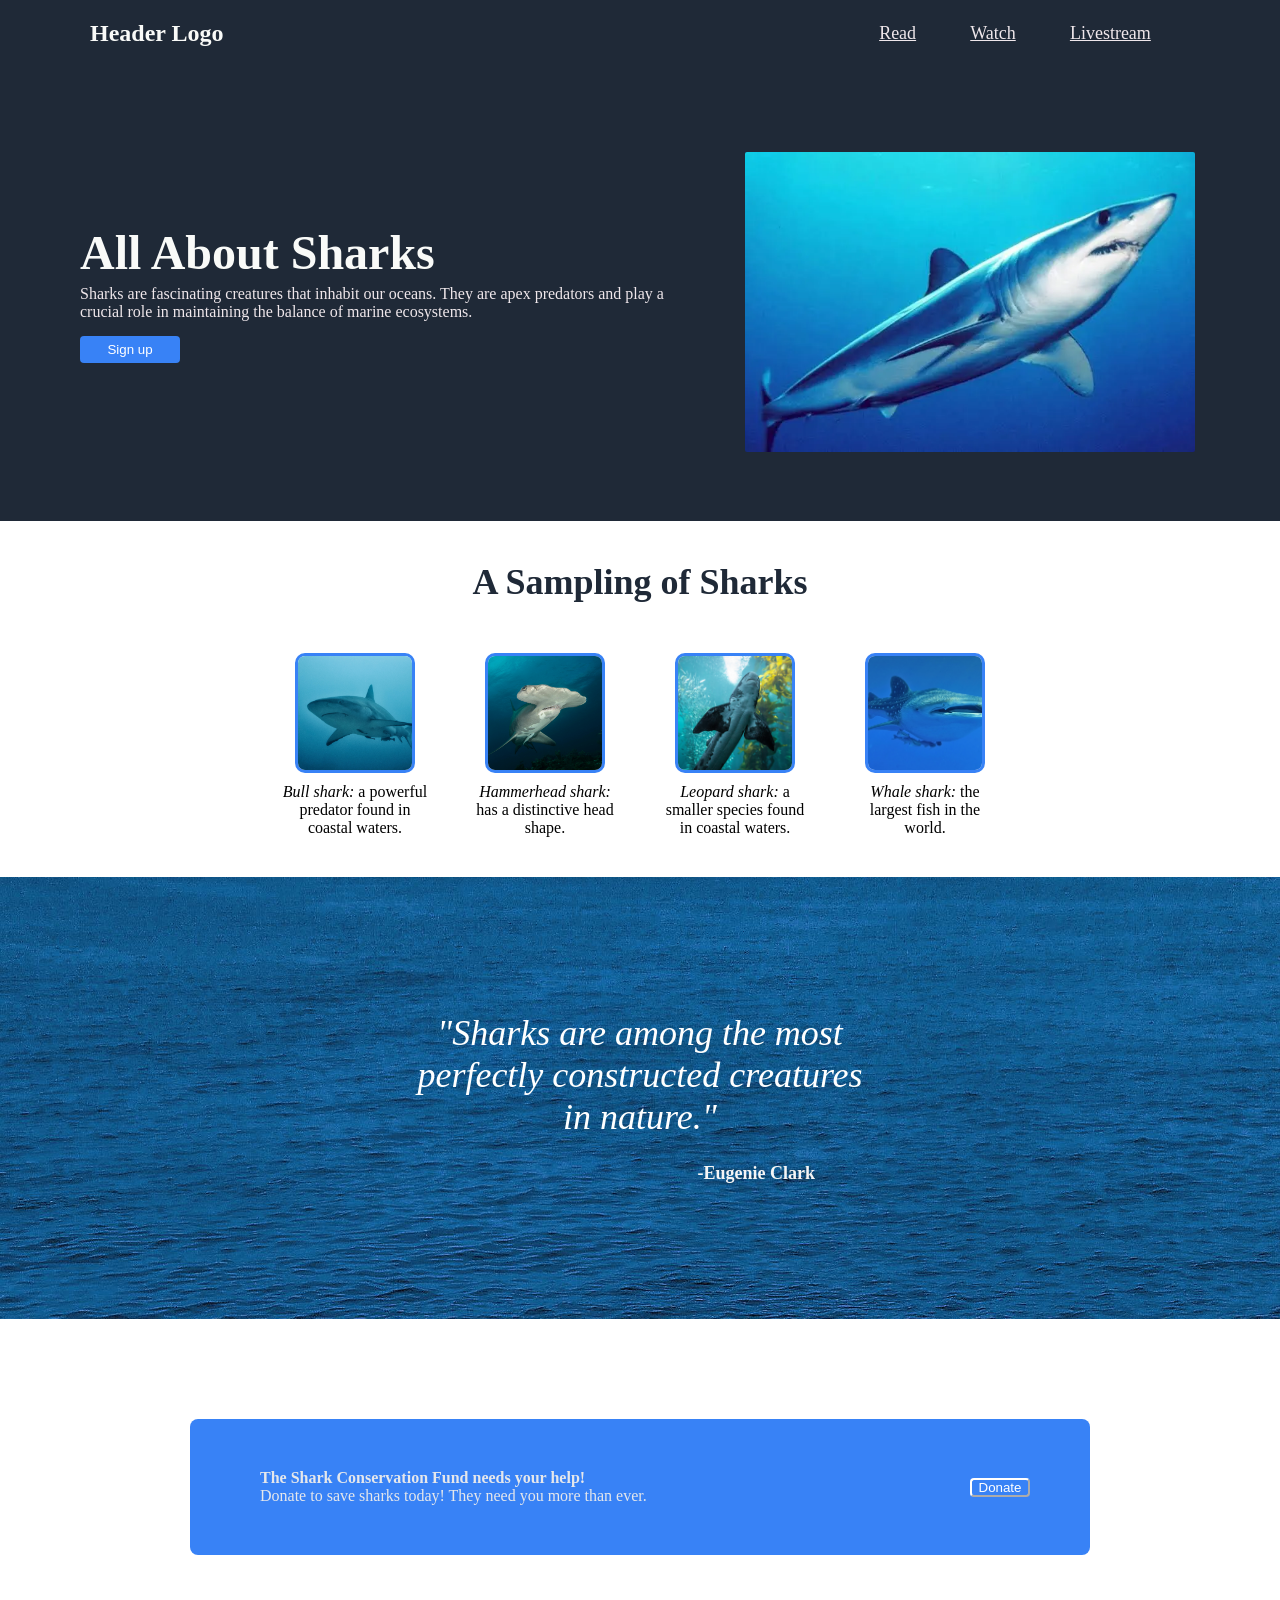
==== index.html @ a2611e66 "Change .html file name to index.html" ====
<!DOCTYPE html>
<html lang="en">
<head>
    <meta charset="UTF-8">
    <meta name="viewport" content="width=device-width, initial-scale=1.0">
    <link rel="stylesheet" href="style.css">
    <title>Website</title>
</head>
<body>

<header>
  <div class="container header-inner">

    <div class="logo">
      <h2 class="hlogo">Header Logo</h2>
    </div>

    <nav>
      <ul class="navlist">
        <li><a href="#">Read</a></li>
        <li><a href="#">Watch</a></li>
        <li><a href="#">Livestream</a></li>
      </ul>
    </nav>

  </div>
</header>
    
    <main>
        <div class ="mainsection">
            <div class="maintext">
                <h1 class="awesome">All About Sharks</h1>
                <p>Sharks are fascinating creatures that inhabit our oceans. They are apex predators and play a crucial role in maintaining the balance of marine ecosystems.</p>
                <button class="signup">Sign up</button>
            </div>
            <div class="mainpic">
                <img src="shark.jpg" alt ="A shark" class="shark">
            </div>
        </div>
        </div>
    </main>

    <section class="info">
  <h2>A Sampling of Sharks</h2>

  <div class="boxes">

    <div class="item">
      <div class="picbox">
        <img src="bull.jpg" alt="A shark">
      </div>
      <p class="subtext"><em>Bull shark:</em> a powerful predator found in coastal waters.</p>
    </div>

    <div class="item">
      <div class="picbox">
        <img src="hammerhead.jpg" alt="A shark">
      </div>
      <p class="subtext"><em>Hammerhead shark:</em> has a distinctive head shape.</p>
    </div>

    <div class="item">
      <div class="picbox">
        <img src="leopard.jpg" alt="A shark">
      </div>
      <p class="subtext"><em>Leopard shark:</em> a smaller species found in coastal waters.</p>
    </div>

    <div class="item">
      <div class="picbox">
        <img src="whaleshark.jpg" alt="A shark">
      </div>
      <p class="subtext"><em>Whale shark:</em> the largest fish in the world.</p>
    </div>

  </div>
</section>

    <section class="quote">
        <div class="quotesection">
        <h3>"Sharks are among the most perfectly constructed creatures in nature."</h3>
        <p>-Eugenie Clark</p>
    </div>
    </section>

    <section>
        <div class="cta">
            <div class="ctatext">
              <h4>The Shark Conservation Fund needs your help!</h4>
              <p>Donate to save sharks today! They need you more than ever.</p>
            </div>
            <div class="ctabutton">
              <button class="signup2" href="https://www.sharkconservationfund.org/">Donate</button></a>
            </div>
        </div>
        </div>
    </section>

</body>
</html>
---- style.css ----
* {
    box-sizing: border-box;
    margin: 0;
    padding: 0;
}

.container {
  max-width: 1100px;
  margin: auto;
}

body{
    font-family: Roboto;
}

.hlogo {
    color: #f9faf8;
    font-size: 24px;
    font-weight: 900;
    white-space: nowrap;
}

header{
    background-color:#1f2937;
}

.header-inner{
    display:flex;
    justify-content:space-between;
    align-items:center;
    padding:20px 0;
}

main {
    background-color: #1f2937;
    display: flex;
    flex-direction: column;
    gap: 10px;
    padding: 60px 20px;
}

nav ul{
    display:flex;
    list-style:none;
    gap:15px;
    white-space: nowrap;
}

.awesome {
    color: #f9faf8; 
    font-weight: 900;
    font-size: 48px;
}

nav a{
    color: #efe7eb;
    font-size: 18px;
}
    

button.signup{ 
    background-color: #3882f6;
    width: 100px;
    border-radius: 4px;
    border: none;
    color: white;
    padding: 6px;
}

button.signup2 {
    background-color: #3882f6;
    width: 60px;
    border-color: white;
    border-width: 2px;
    border-radius: 4px;
    color: white;
}


.info h2{
    text-align:center;
    font-size: 36px;
    color:#1f2937;
    font-weight: 900;
    margin: 40px 0 10px 0;
}

.boxes{
    display:flex;
    justify-content:center;
    gap:40px;
     padding: 40px;
}

.item{
    display:flex;
    flex-direction:column;
    align-items:center;
    text-align:center;
    width:150px;
}

.picbox{
    width:120px;
    height:120px;
    border:3px solid #3882f6;
    border-radius:10px;
    overflow:hidden;
    margin: 0 0 10px 0;
}

.picbox img{
    width:100%;
    height:100%;
    object-fit:cover;
}


.mainsection{
    display:flex;
    align-items:center;
    justify-content:center;
    gap:60px;
}

.mainsection p{
    color: #efe7eb;
    padding: 15px 0px;
}

.maintext {
    display: flex;
    flex-direction: column;
    max-width: 600px;
}

.maintext h1{
    margin: 0 0 -10px 0;
}

.mainpic{ 
    margin: 20px 0 0 0;
    padding: 5px;
}

.shark {
      max-height: 300px;
      max-width: 1000px;
      object-fit: cover;
      border-radius: 2px;
}

.quote{
    background-color: #e5e7eb;
    background-image: url('ocean.jpg');
    background-size: cover;
    padding: 100px;
}

.quote h3{ 
    text-align: center;
    font-size: 36px;
    color: white;
    font-weight: 300;
    margin: 35px 300px 0 300px;
    max-width: 100%;
    display: block;
    font-style: italic;
}

.quote p{
    text-align: right;
    font-size: 18px;
    color: whitesmoke;
    font-weight: 900;
    margin: 25px 365px 35px 0;
}

.ctasection{
    max-width: 150px;
}

.cta{
    display:flex;
    justify-content:space-between;
    align-items:center;

    max-width:900px;
    margin:100px auto;
    padding:40px 60px;

    background:#3882f6;
    border-radius:8px;
}

.ctatext {
    display: flex;
    flex-direction: column;
    color: #e5e7eb;
    margin: 10px;
}

.ctabutton{
    justify-content: center;
    margin: 0 0 0 20px;
}

.logo {
    display: flex;
    align-items: center;
    gap: 10px;
}


.navlist {
    color: white;
    display: flex;
    justify-content: space-evenly;
    width: 350px;
}
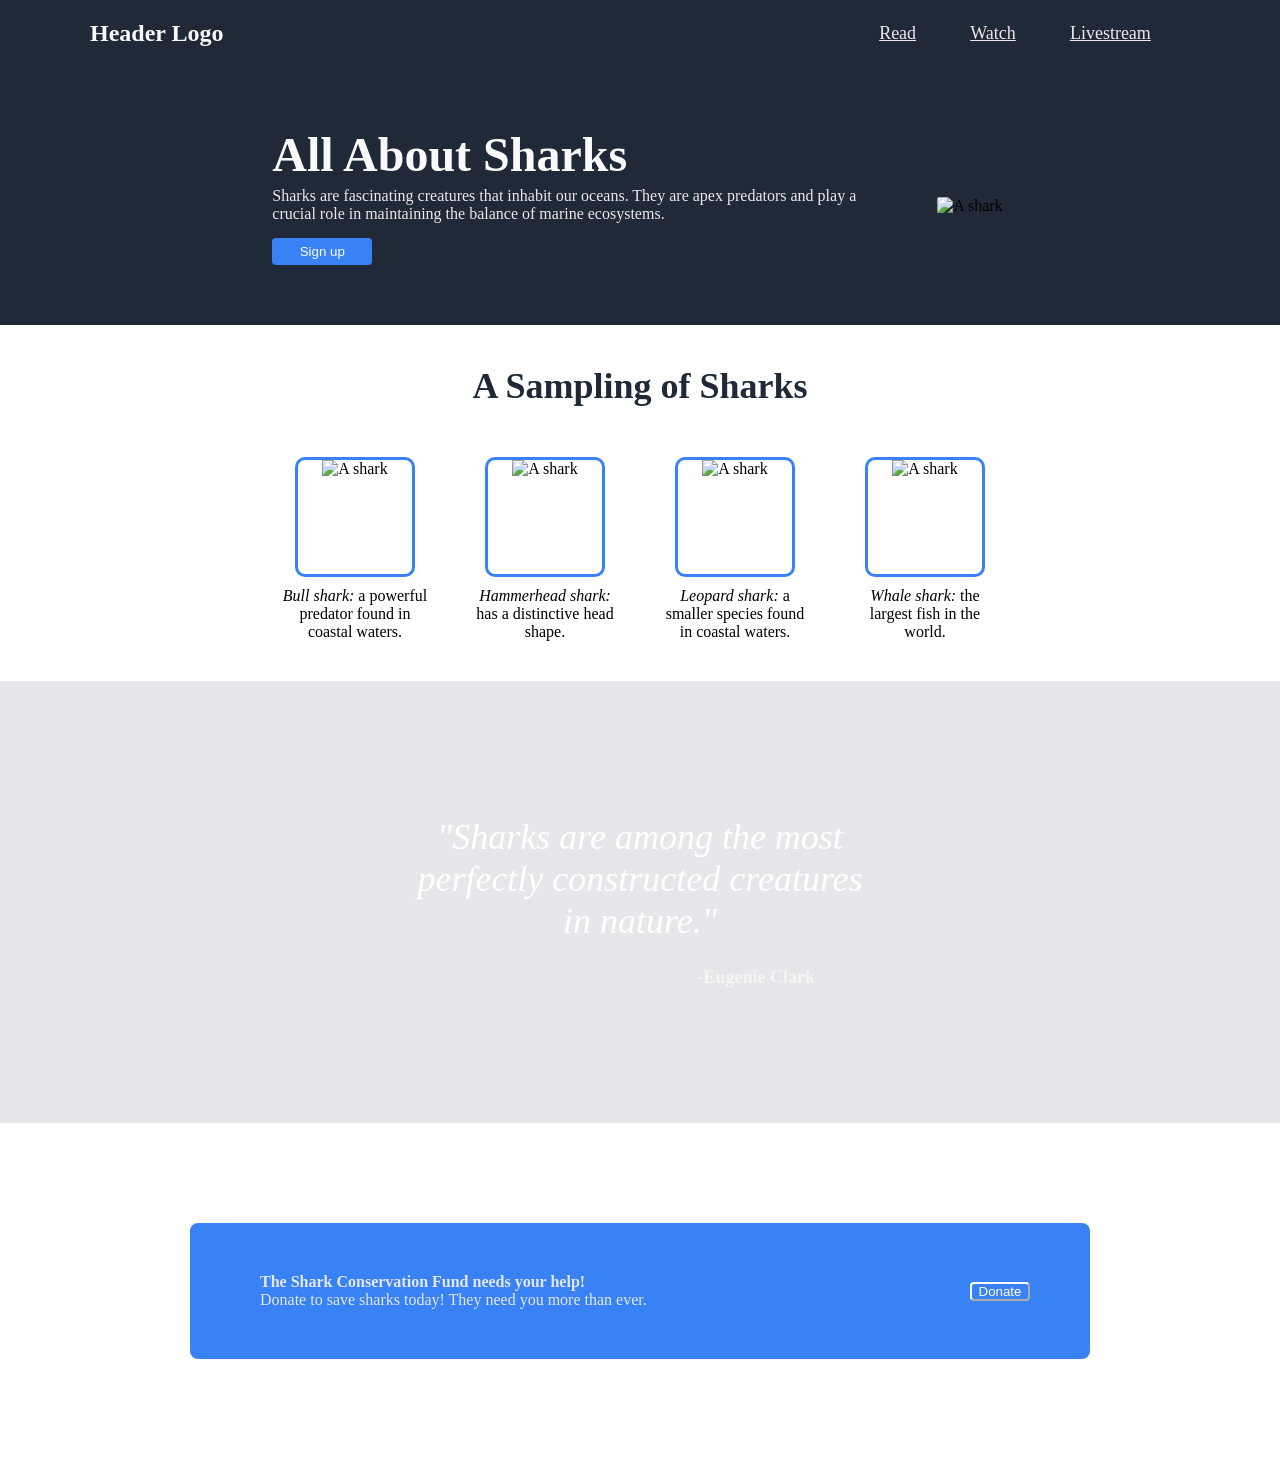
==== commit 0bafefe8: "Move all images to a new folder called "images" and update the index.html and style.css files to ref" ====
--- a/index.html
+++ b/index.html
@@ -34,7 +34,7 @@
                 <button class="signup">Sign up</button>
             </div>
             <div class="mainpic">
-                <img src="shark.jpg" alt ="A shark" class="shark">
+                <img src="images/shark.jpg" alt ="A shark" class="shark">
             </div>
         </div>
         </div>
@@ -47,28 +47,28 @@
 
     <div class="item">
       <div class="picbox">
-        <img src="bull.jpg" alt="A shark">
+        <img src="images/bull.jpg" alt="A shark">
       </div>
       <p class="subtext"><em>Bull shark:</em> a powerful predator found in coastal waters.</p>
     </div>
 
     <div class="item">
       <div class="picbox">
-        <img src="hammerhead.jpg" alt="A shark">
+        <img src="images/hammerhead.jpg" alt="A shark">
       </div>
       <p class="subtext"><em>Hammerhead shark:</em> has a distinctive head shape.</p>
     </div>
 
     <div class="item">
       <div class="picbox">
-        <img src="leopard.jpg" alt="A shark">
+        <img src="images/leopard.jpg" alt="A shark">
       </div>
       <p class="subtext"><em>Leopard shark:</em> a smaller species found in coastal waters.</p>
     </div>
 
     <div class="item">
       <div class="picbox">
-        <img src="whaleshark.jpg" alt="A shark">
+        <img src="images/whaleshark.jpg" alt="A shark">
       </div>
       <p class="subtext"><em>Whale shark:</em> the largest fish in the world.</p>
     </div>
--- a/style.css
+++ b/style.css
@@ -152,7 +152,7 @@
 
 .quote{
     background-color: #e5e7eb;
-    background-image: url('ocean.jpg');
+    background-image: url('images/ocean.jpg');
     background-size: cover;
     padding: 100px;
 }
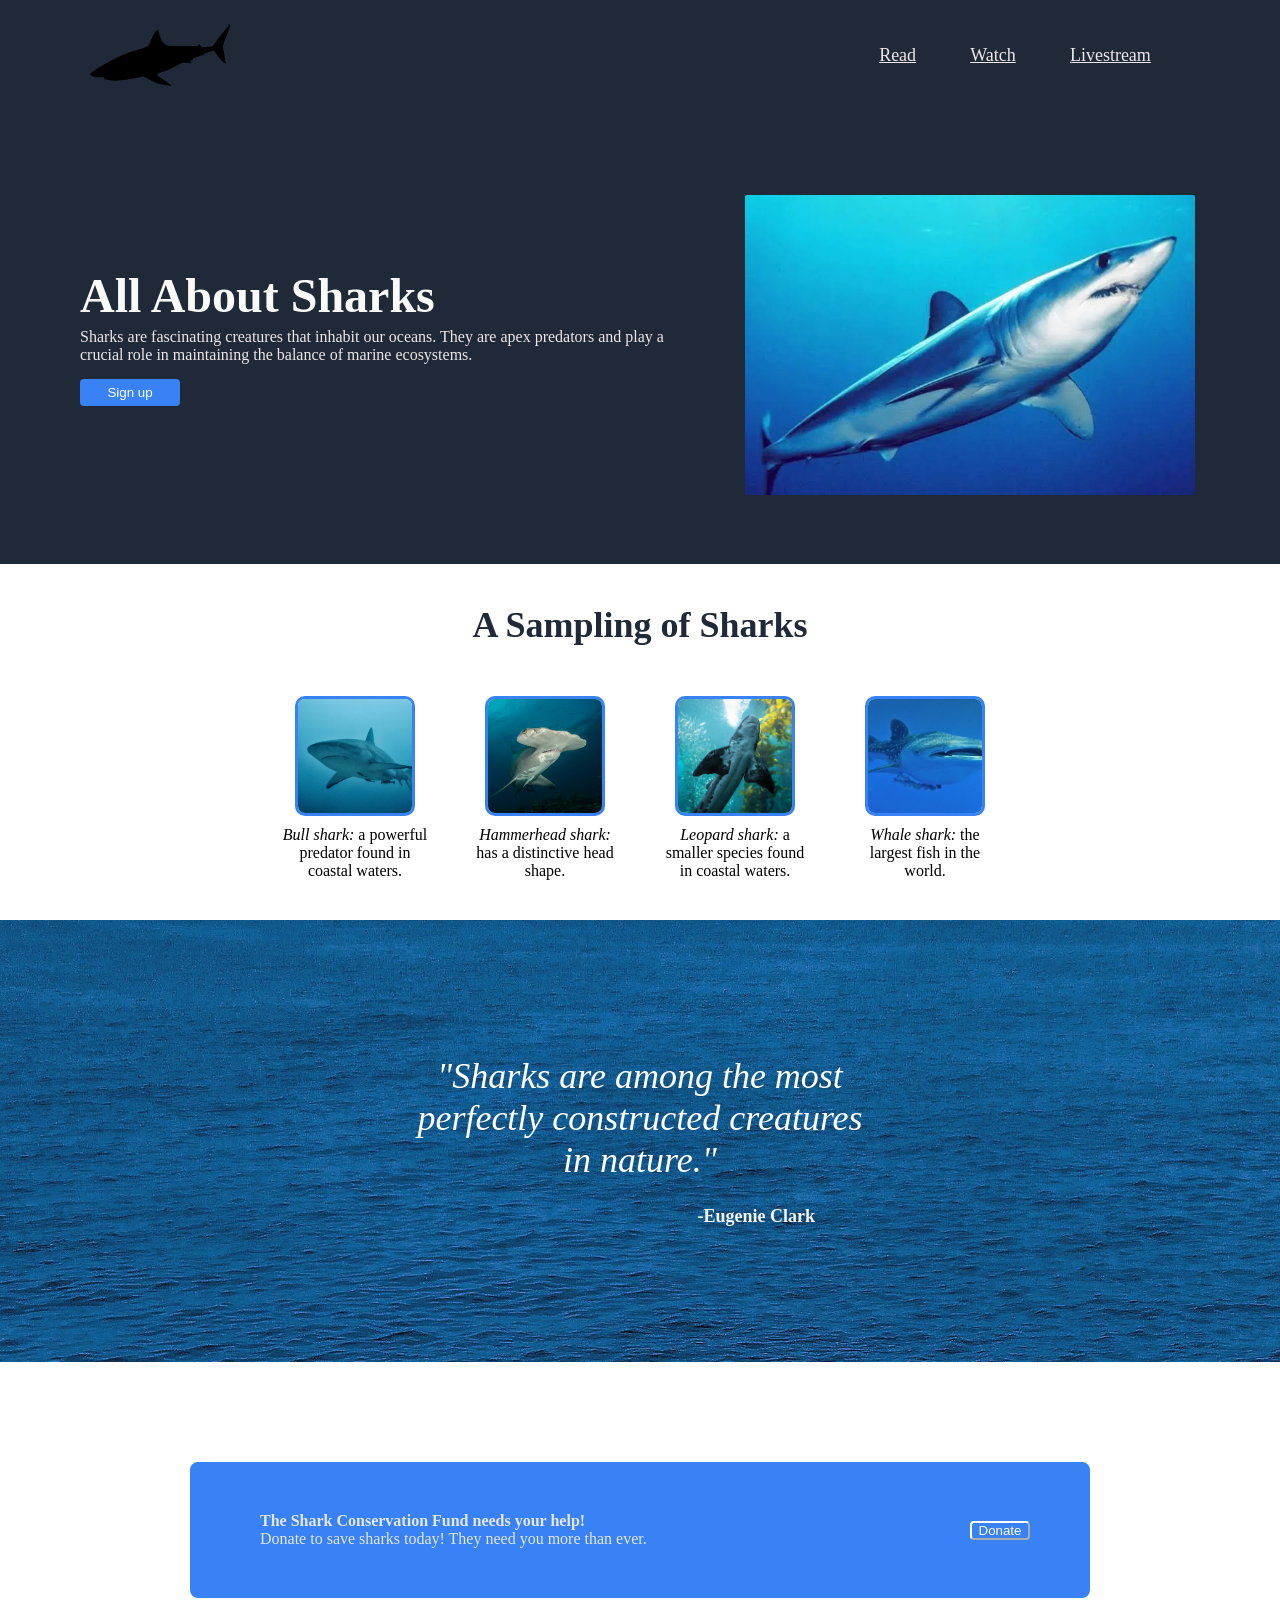
==== commit 794e0032: "Add shark logo to header" ====
--- a/index.html
+++ b/index.html
@@ -12,7 +12,7 @@
   <div class="container header-inner">
 
     <div class="logo">
-      <h2 class="hlogo">Header Logo</h2>
+     <img class="sharklogo" src="images/sharklogo.png" alt="Shark logo">
     </div>
 
     <nav>
--- a/style.css
+++ b/style.css
@@ -13,12 +13,12 @@
     font-family: Roboto;
 }
 
-.hlogo {
-    color: #f9faf8;
-    font-size: 24px;
-    font-weight: 900;
-    white-space: nowrap;
-}
+
+.sharklogo {
+    height: 70px;
+    width: auto;
+}
+
 
 header{
     background-color:#1f2937;
@@ -211,7 +211,6 @@
     gap: 10px;
 }
 
-
 .navlist {
     color: white;
     display: flex;
